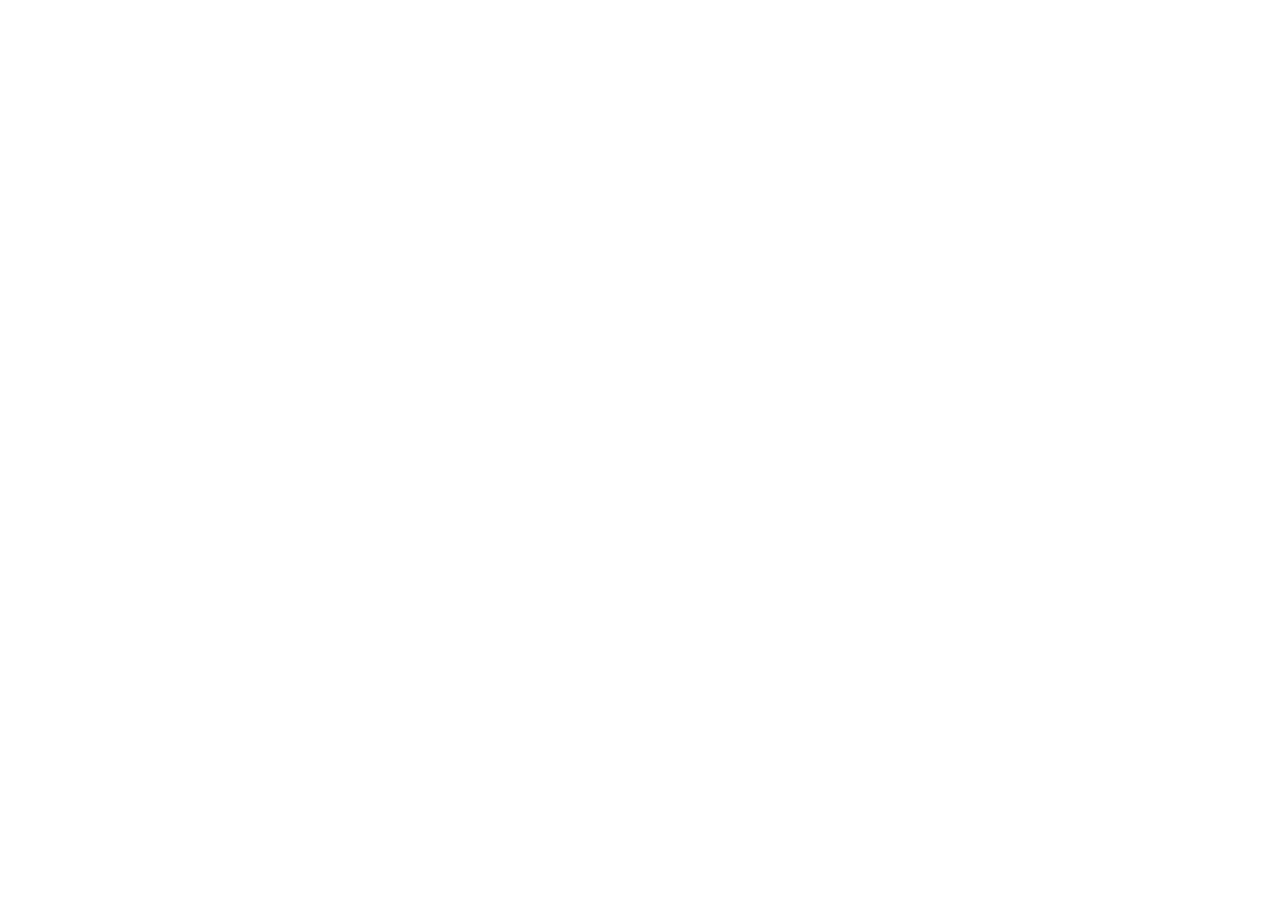
==== frontend/index.html @ 769af5ac "update index.html" ====
<!DOCTYPE html>
<html lang="en">
<head>
    <meta charset="UTF-8">
    <meta name="viewport" content="width=device-width, initial-scale=1.0">
    <title>Document</title>
    <link  rel="stylesheet" href="assets/style.css">
    
</head>
<body>
    
</body>
</html>
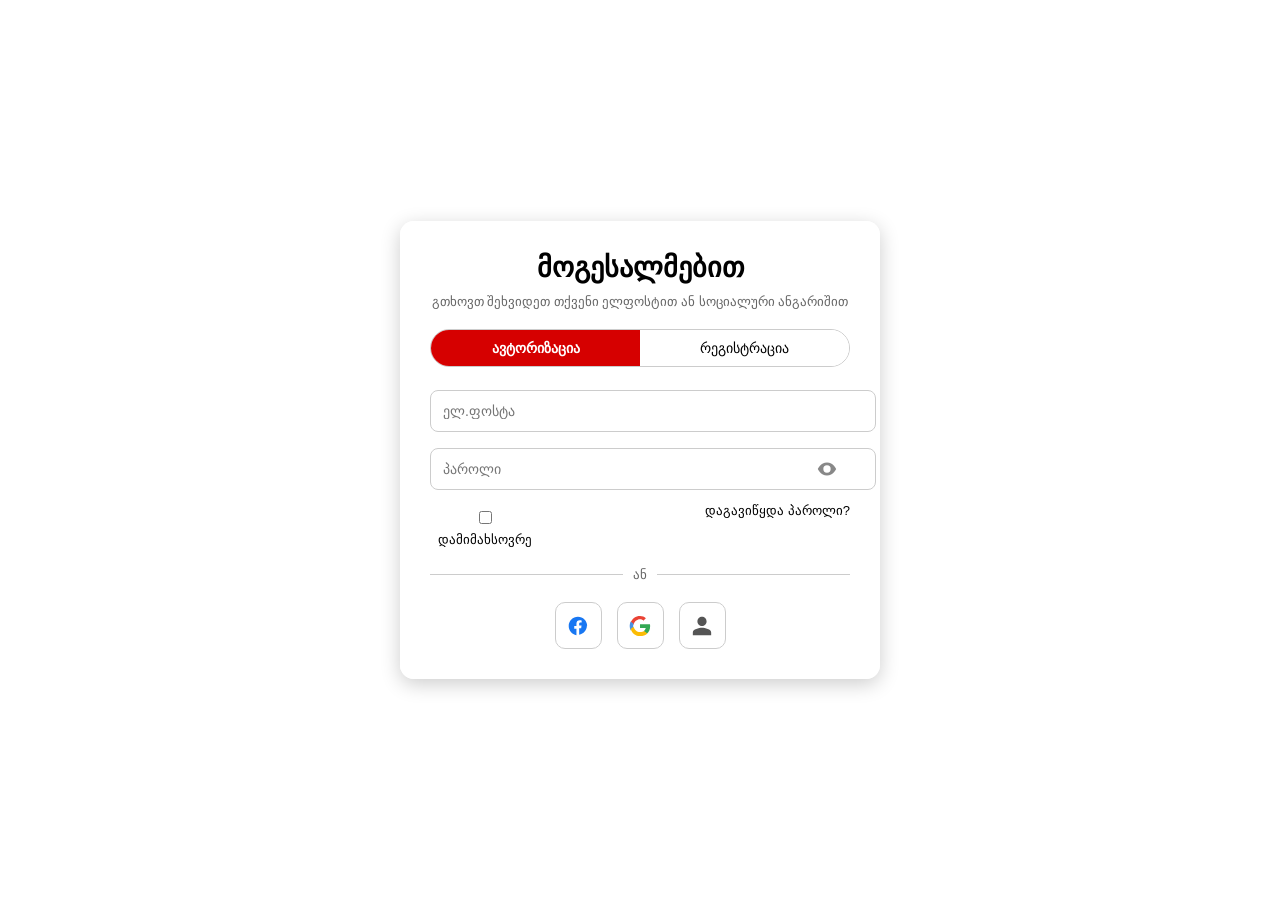
==== commit e76daf33: "implement login and registration interface" ====
--- a/frontend/index.html
+++ b/frontend/index.html
@@ -1,13 +1,71 @@
 <!DOCTYPE html>
-<html lang="en">
+<html lang="ka">
 <head>
     <meta charset="UTF-8">
-    <meta name="viewport" content="width=device-width, initial-scale=1.0">
-    <title>Document</title>
-    <link  rel="stylesheet" href="assets/style.css">
-    
+    <title>ავტორიზაცია</title>
+    <link rel="stylesheet" href="assets/style.css">
 </head>
 <body>
+
+<div class="container">
+    <h1>მოგესალმებით</h1>
+    <div class="subtitle">
+        გთხოვთ შეხვიდეთ თქვენი ელფოსტით ან სოციალური ანგარიშით
+    </div>
+
+    <div class="tabs">
+    <div class="tab active" id="loginTab">ავტორიზაცია</div>
+    <div class="tab" id="registerTab">რეგისტრაცია</div>
+</div>
+
+<div id="loginForm">
+    <input type="email" placeholder="ელ.ფოსტა">
+
+    <div class="password-field">
+        <input type="password" id="password" placeholder="პაროლი">
+        <span id="togglePassword">
+            <svg id="eyeIcon" width="22" height="22" viewBox="0 0 24 24" fill="#888">
+                <path d="M12 5c-7 0-10 7-10 7s3 7 10 7 10-7 10-7-3-7-10-7zm0 11a4 4 0 1 1 0-8 4 4 0 0 1 0 8z"/>
+            </svg>
+        </span>
+    </div>
+
+    <div class="options">
+        <label><input type="checkbox"> დამიმახსოვრე</label>
+        <span class="forgot">დაგავიწყდა პაროლი?</span>
+    </div>
+
     
+    <div class="divider"><span>ან</span></div>
+
+   <div class="socials">
+    
+    <div class="social">
+        <!-- Facebook -->
+        <svg width="22" height="22" viewBox="0 0 24 24" fill="#1877F2">
+            <path d="M22 12.07C22 6.48 17.52 2 11.93 2S1.86 6.48 1.86 12.07c0 5.02 3.66 9.19 8.44 10.02v-7.1H7.9v-2.92h2.4V9.41c0-2.37 1.41-3.68 3.57-3.68 1.03 0 2.1.18 2.1.18v2.3h-1.18c-1.16 0-1.52.72-1.52 1.46v1.75h2.59l-.41 2.92h-2.18v7.1c4.78-.83 8.44-5 8.44-10.02z"/>
+        </svg>
+    </div>
+
+    <div class="social">
+        <!-- Google -->
+        <svg width="22" height="22" viewBox="0 0 48 48">
+            <path fill="#EA4335" d="M24 9.5c3.54 0 6.02 1.53 7.4 2.82l5.44-5.44C33.6 3.9 29.2 2 24 2 14.64 2 6.7 7.84 3.6 16.22l6.32 4.9C11.6 14.5 17.3 9.5 24 9.5z"/>
+            <path fill="#34A853" d="M46.1 24.5c0-1.64-.14-2.82-.44-4.05H24v7.66h12.44c-.25 2.02-1.6 5.06-4.6 7.1l7.08 5.5C43.9 36.6 46.1 31.1 46.1 24.5z"/>
+            <path fill="#4A90E2" d="M9.9 28.9c-.5-1.5-.78-3.1-.78-4.9s.28-3.4.78-4.9l-6.3-4.9C2.2 17.2 1.5 20.5 1.5 24s.7 6.8 2.1 9.8l6.3-4.9z"/>
+            <path fill="#FBBC05" d="M24 46c6.5 0 12-2.1 16-5.8l-7.1-5.5c-2 1.4-4.7 2.4-8.9 2.4-6.7 0-12.4-5-14.1-11.6l-6.3 4.9C6.7 40.2 14.6 46 24 46z"/>
+        </svg>
+    </div>
+
+    <div class="social">
+        <!-- User -->
+        <svg width="22" height="22" viewBox="0 0 24 24" fill="#555">
+            <path d="M12 12c2.7 0 5-2.3 5-5s-2.3-5-5-5-5 2.3-5 5 2.3 5 5 5zm0 2c-3.3 0-10 1.7-10 5v3h20v-3c0-3.3-6.7-5-10-5z"/>
+        </svg>
+    </div>
+
+</div>
+</div>
+<script src="assets/javascript/script.js"></script>
 </body>
 </html>
--- a/frontend/assets/style.css
+++ b/frontend/assets/style.css
@@ -0,0 +1,178 @@
+body {
+    margin: 0;
+    font-family: Arial, sans-serif;
+
+    background-image: url("");
+    background-repeat: repeat;
+
+    height: 100vh;
+    display: flex;
+    justify-content: center;
+    align-items: center;
+}
+
+/* overlay */
+body::before {
+    content: "";
+    position: fixed;
+    inset: 0;
+    background: rgba(255,255,255,0.6);
+    backdrop-filter: blur(3px);
+    z-index: 0;
+}
+
+/* MAIN BOX */
+.container {
+    position: relative;
+    z-index: 1;
+
+    width: 420px;
+    background: rgba(255,255,255,0.95);
+    border-radius: 14px;
+    padding: 30px;
+    box-shadow: 0 5px 20px rgba(0,0,0,0.2);
+    text-align: center;
+}
+
+/* TITLE */
+h1 {
+    margin: 0;
+    font-size: 28px;
+}
+
+.subtitle {
+    font-size: 13px;
+    color: #666;
+    margin: 10px 0 20px;
+}
+
+/* TABS */
+.tabs {
+    display: flex;
+    border-radius: 25px;
+    overflow: hidden;
+    border: 1px solid #ccc;
+    margin-bottom: 15px;
+}
+
+.tab {
+    flex: 1;
+    padding: 10px;
+    font-size: 14px;
+    cursor: pointer;
+    background: #fff;
+}
+
+.tab.active {
+    background: #d60000;
+    color: #fff;
+    font-weight: bold;
+}
+
+/* INPUTS */
+input {
+    width: 100%;
+    padding: 12px;
+    margin: 8px 0;
+    border-radius: 8px;
+    border: 1px solid #ccc;
+    font-size: 14px;
+    outline: none;
+}
+
+input:focus {
+    border-color: #d60000;
+}
+
+.password-field {
+    position: relative;
+}
+
+.password-field span {
+    position: absolute;
+    right: 12px;
+    top: 50%;
+    transform: translateY(-50%);
+    cursor: pointer;
+    display: flex;
+    align-items: center;
+}
+
+/* OPTIONS */
+.options {
+    display: flex;
+    justify-content: space-between;
+    font-size: 13px;
+    margin-top: 5px;
+}
+
+.forgot {
+    cursor: pointer;
+}
+
+/* BUTTON */
+.btn {
+    width: 100%;
+    padding: 12px;
+    background: #d60000;
+    color: white;
+    border: none;
+    border-radius: 8px;
+    font-size: 16px;
+    cursor: pointer;
+    margin-top: 10px;
+}
+
+.btn:hover {
+    background: #b80000;
+}
+
+/* DIVIDER */
+.divider {
+    display: flex;
+    align-items: center;
+    margin: 20px 0;
+}
+
+.divider::before,
+.divider::after {
+    content: "";
+    flex: 1;
+    height: 1px;
+    background: #ccc;
+}
+
+.divider span {
+    margin: 0 10px;
+    font-size: 13px;
+    color: #666;
+}
+
+/* SOCIAL */
+.socials {
+    display: flex;
+    justify-content: center;
+    gap: 15px;
+}
+
+.social {
+    width: 45px;
+    height: 45px;
+    border-radius: 10px;
+    border: 1px solid #ccc;
+    background: #fff;
+    display: flex;
+    align-items: center;
+    justify-content: center;
+    cursor: pointer;
+    transition: 0.2s;
+}
+
+.social:hover {
+    transform: scale(1.1);
+    box-shadow: 0 3px 10px rgba(0,0,0,0.2);
+}
+#loginForm,
+#registerForm{
+    margin-top: 15px;
+}
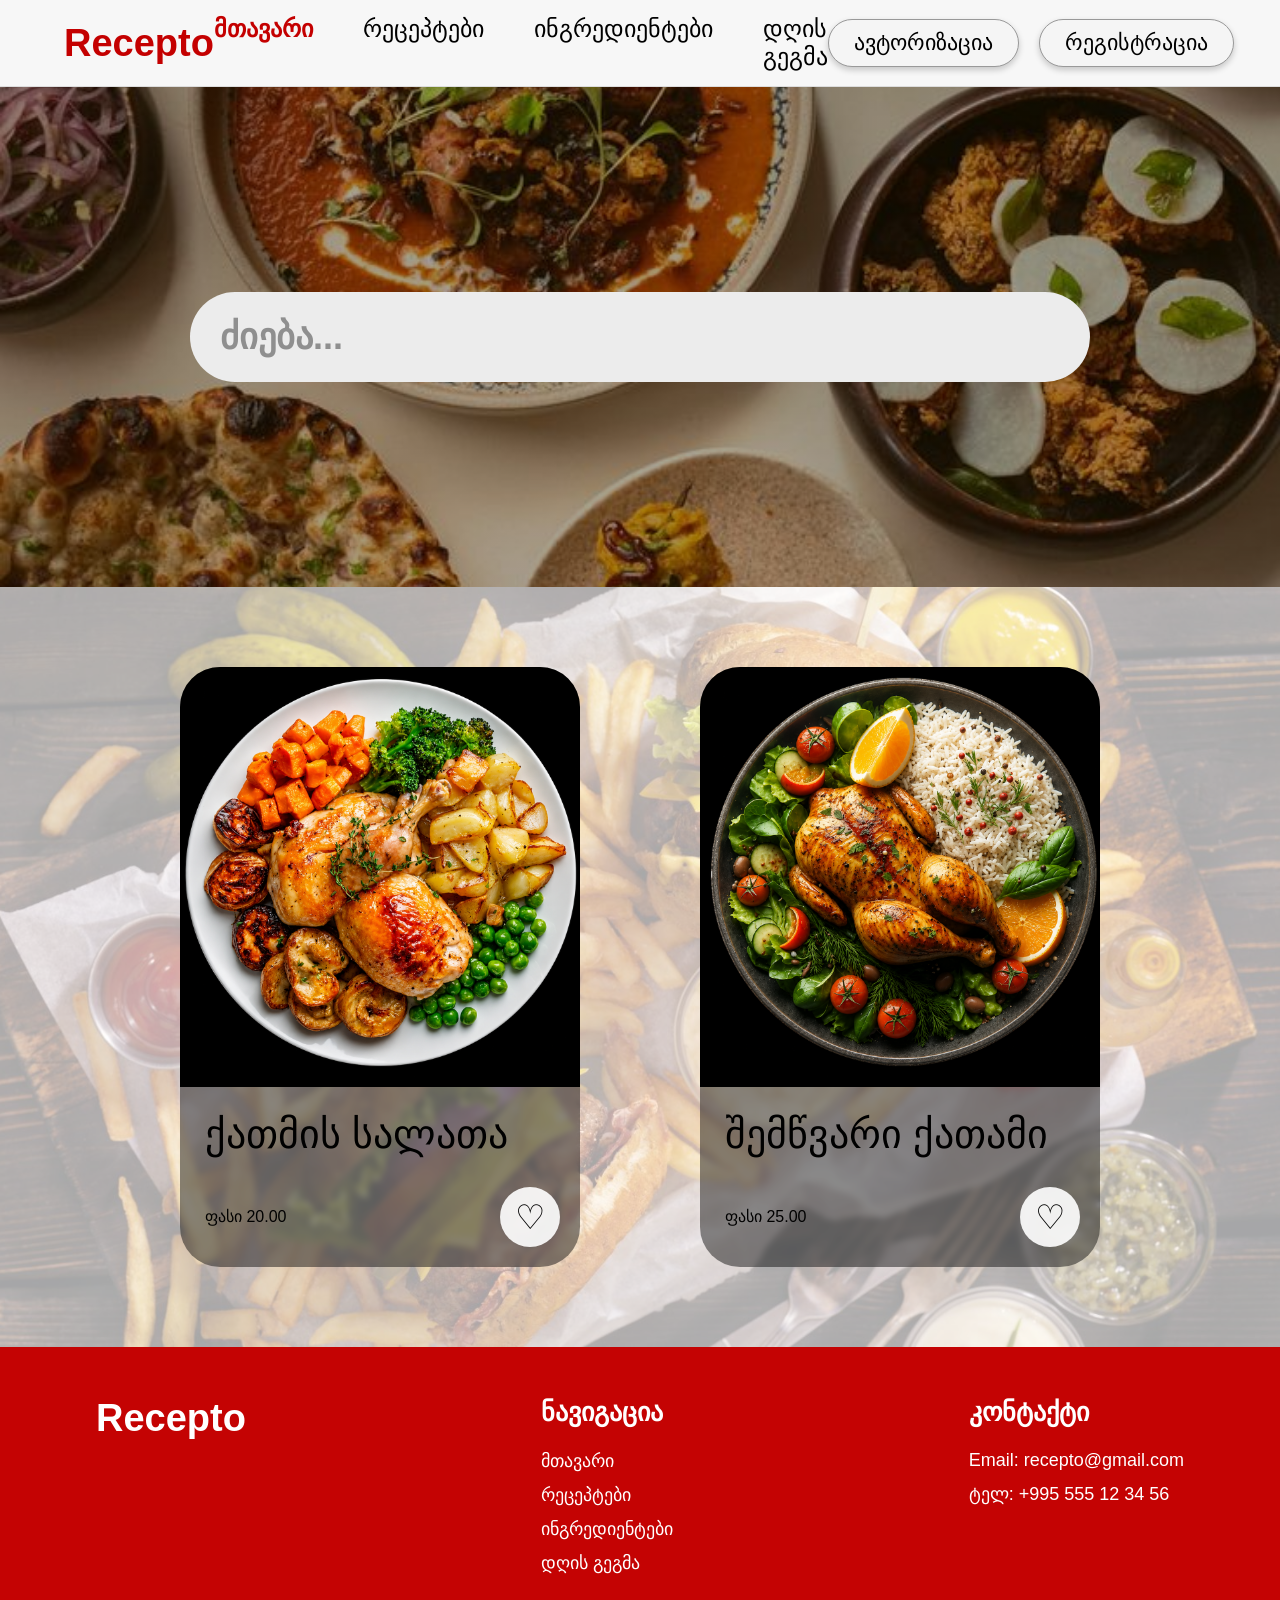
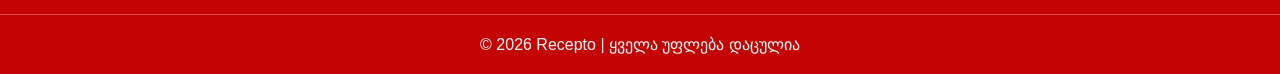
==== commit 781f407b: "implement Recepto homepage and registration interface Implemented the main homepage layout including" ====
--- a/frontend/index.html
+++ b/frontend/index.html
@@ -2,70 +2,106 @@
 <html lang="ka">
 <head>
     <meta charset="UTF-8">
-    <title>ავტორიზაცია</title>
-    <link rel="stylesheet" href="assets/style.css">
+    <meta name="viewport" content="width=device-width, initial-scale=1.0">
+    <title>Recepto</title>
+    <link rel="stylesheet" href="assets/css/style.css">
 </head>
 <body>
+    <header>
+        <div class="container">
+            <nav class="navbar">
 
-<div class="container">
-    <h1>მოგესალმებით</h1>
-    <div class="subtitle">
-        გთხოვთ შეხვიდეთ თქვენი ელფოსტით ან სოციალური ანგარიშით
+                <a href="index.html" class="logo">Recepto</a>
+                <ul class="nav-links">
+                    <li><a href="index.html" class="active">მთავარი</a></li>
+                    <li><a href="templates/recipe.html">რეცეპტები</a></li>
+                    <li><a href="templates/ingredients.html">ინგრედიენტები</a></li>
+                    <li><a href="templates/plan.html">დღის გეგმა</a></li>
+                </ul>
+                <div class="buttons">
+                    <a href="templates/login.html" class="btn">ავტორიზაცია</a>
+                    <a href="templates/register.html" class="btn">რეგისტრაცია</a>
+                </div>
+            </nav>
+        </div>
+    </header>
+
+    <section class="hero">
+    <div class="search-box">
+         <input
+            type="text"
+            id="searchInput"
+            placeholder="ძიება..."
+            onkeyup="searchRecipe()"
+        >
+        <button type="button">
+        </button>
+    </div>
+    <div id="searchResults" class="search-results"></div>
+
+</section>
+<section class="food-section">
+
+    <div class="card">
+
+        <img src="assets/images/food1.png" alt="ქათმის სალათა">
+
+        <div class="card-content">
+            <h2>ქათმის სალათა</h2>
+
+            <div class="price-box">
+                ფასი <span>20.00</span>
+            </div>
+
+            <button class="favorite">♡</button>
+        </div>
+    </div>
+    <div class="card">
+
+        <img src="assets/images/food3.png" alt="შემწვარი ქათამი">
+
+        <div class="card-content">
+            <h2>შემწვარი ქათამი</h2>
+
+            <div class="price-box">
+                ფასი <span>25.00</span>
+            </div>
+
+            <button class="favorite">♡</button>
+        </div>
+
     </div>
 
-    <div class="tabs">
-    <div class="tab active" id="loginTab">ავტორიზაცია</div>
-    <div class="tab" id="registerTab">რეგისტრაცია</div>
-</div>
+</section>
+<footer class="footer">
 
-<div id="loginForm">
-    <input type="email" placeholder="ელ.ფოსტა">
+    <div class="footer-container">
 
-    <div class="password-field">
-        <input type="password" id="password" placeholder="პაროლი">
-        <span id="togglePassword">
-            <svg id="eyeIcon" width="22" height="22" viewBox="0 0 24 24" fill="#888">
-                <path d="M12 5c-7 0-10 7-10 7s3 7 10 7 10-7 10-7-3-7-10-7zm0 11a4 4 0 1 1 0-8 4 4 0 0 1 0 8z"/>
-            </svg>
-        </span>
+        <div class="footer-logo">
+            <h2>Recepto</h2>
+        </div>
+
+        <div class="footer-menu">
+            <h3>ნავიგაცია</h3>
+            <a href="#">მთავარი</a>
+            <a href="#">რეცეპტები</a>
+            <a href="#">ინგრედიენტები</a>
+            <a href="#">დღის გეგმა</a>
+        </div>
+
+        <div class="footer-contact">
+            <h3>კონტაქტი</h3>
+            <p>Email: recepto@gmail.com</p>
+            <p>ტელ: +995 555 12 34 56</p>
+        </div>
+
     </div>
 
-    <div class="options">
-        <label><input type="checkbox"> დამიმახსოვრე</label>
-        <span class="forgot">დაგავიწყდა პაროლი?</span>
+    <div class="footer-bottom">
+        © 2026 Recepto | ყველა უფლება დაცულია
     </div>
 
-    
-    <div class="divider"><span>ან</span></div>
-
-   <div class="socials">
-    
-    <div class="social">
-        <!-- Facebook -->
-        <svg width="22" height="22" viewBox="0 0 24 24" fill="#1877F2">
-            <path d="M22 12.07C22 6.48 17.52 2 11.93 2S1.86 6.48 1.86 12.07c0 5.02 3.66 9.19 8.44 10.02v-7.1H7.9v-2.92h2.4V9.41c0-2.37 1.41-3.68 3.57-3.68 1.03 0 2.1.18 2.1.18v2.3h-1.18c-1.16 0-1.52.72-1.52 1.46v1.75h2.59l-.41 2.92h-2.18v7.1c4.78-.83 8.44-5 8.44-10.02z"/>
-        </svg>
-    </div>
-
-    <div class="social">
-        <!-- Google -->
-        <svg width="22" height="22" viewBox="0 0 48 48">
-            <path fill="#EA4335" d="M24 9.5c3.54 0 6.02 1.53 7.4 2.82l5.44-5.44C33.6 3.9 29.2 2 24 2 14.64 2 6.7 7.84 3.6 16.22l6.32 4.9C11.6 14.5 17.3 9.5 24 9.5z"/>
-            <path fill="#34A853" d="M46.1 24.5c0-1.64-.14-2.82-.44-4.05H24v7.66h12.44c-.25 2.02-1.6 5.06-4.6 7.1l7.08 5.5C43.9 36.6 46.1 31.1 46.1 24.5z"/>
-            <path fill="#4A90E2" d="M9.9 28.9c-.5-1.5-.78-3.1-.78-4.9s.28-3.4.78-4.9l-6.3-4.9C2.2 17.2 1.5 20.5 1.5 24s.7 6.8 2.1 9.8l6.3-4.9z"/>
-            <path fill="#FBBC05" d="M24 46c6.5 0 12-2.1 16-5.8l-7.1-5.5c-2 1.4-4.7 2.4-8.9 2.4-6.7 0-12.4-5-14.1-11.6l-6.3 4.9C6.7 40.2 14.6 46 24 46z"/>
-        </svg>
-    </div>
-
-    <div class="social">
-        <!-- User -->
-        <svg width="22" height="22" viewBox="0 0 24 24" fill="#555">
-            <path d="M12 12c2.7 0 5-2.3 5-5s-2.3-5-5-5-5 2.3-5 5 2.3 5 5 5zm0 2c-3.3 0-10 1.7-10 5v3h20v-3c0-3.3-6.7-5-10-5z"/>
-        </svg>
-    </div>
-
-</div>
-</div>
-<script src="assets/javascript/script.js"></script>
+</footer>
+<script src="assets/javascript/index.js"></script>
 </body>
 </html>
--- a/frontend/assets/css/style.css
+++ b/frontend/assets/css/style.css
@@ -0,0 +1,289 @@
+* {
+    margin: 0;
+    padding: 0;
+    box-sizing: border-box;
+}
+
+body {
+    font-family: sans-serif;
+    background: white;
+}
+
+header {
+    width: 100%;
+    background: #f7f7f7;
+    padding: 15px 0;
+    border-bottom: 1px solid #ddd;
+}
+
+.container {
+    width: 90%;
+    max-width: 1300px;
+    margin: auto;
+}
+
+.navbar {
+    display: flex;
+    justify-content: space-between;
+    align-items: center;
+}
+
+.logo {
+    text-decoration: none;
+    color: #c40000;
+    font-size: 38px;
+    font-weight: bold;
+}
+
+.nav-links {
+    list-style: none;
+    display: flex;
+    gap: 50px;
+}
+
+.nav-links a {
+    text-decoration: none;
+    color: black;
+    font-size: 24px;
+}
+
+.nav-links .active {
+    color: #c40000;
+    font-weight: bold;
+}
+
+.buttons {
+    display: flex;
+    gap: 20px;
+}
+
+.btn {
+    text-decoration: none;
+    color: black;
+    font-size: 22px;
+    padding: 10px 25px;
+    border: 1px solid #999;
+    border-radius: 30px;
+    background: #f5f5f5;
+    box-shadow: 0 3px 6px rgba(0, 0, 0, 0.2);
+    transition: 0.3s;
+}
+
+.btn:hover {
+    background: #e8e8e8;
+}
+
+
+.hero {
+    width: 100%;
+    height: 500px;
+    background-image:
+        linear-gradient(rgba(0,0,0,0.35), rgba(0,0,0,0.35)),
+        url("../images/back_food.png");
+    background-size: cover;
+    background-position: center;
+
+    display: flex;
+    flex-direction: column;
+    justify-content: center;
+    align-items: center;
+}
+
+.search-box {
+    width: 900px;
+    height: 90px;
+    background: #ececec;
+    border-radius: 50px;
+    display: flex;
+    align-items: center;
+    padding: 0 30px;
+}
+
+.search-box input {
+    flex: 1;
+    border: none;
+    outline: none;
+    background: transparent;
+    font-size: 36px;
+    font-weight: bold;
+    color: #555;
+}
+
+.search-box input::placeholder {
+    color: #8f8f8f;
+}
+
+.search-box button {
+    border: none;
+    background: transparent;
+    font-size: 40px;
+    cursor: pointer;
+}
+
+.search-results {
+    width: 900px;
+    background: white;
+    border-radius: 0 0 20px 20px;
+    overflow: hidden;
+}
+
+.result-item {
+    padding: 18px 30px;
+    font-size: 24px;
+    border-bottom: 1px solid #ddd;
+    cursor: pointer;
+}
+
+.result-item:hover {
+    background: #f3f3f3;
+}
+
+.food-section{
+    width: 100%;
+    min-height: 700px;
+
+    background: url("../images/back2.jpg");
+    background-size: cover;
+    background-position: center;
+    background-repeat: no-repeat;
+
+    display: flex;
+    justify-content: center;
+    align-items: center;
+    gap: 120px;
+
+    padding: 80px 0;
+
+    position: relative;
+    overflow: hidden;
+}
+
+.food-section::before{
+    content: "";
+    position: absolute;
+    inset: 0;
+    background: rgba(255, 255, 255, 0.65);
+}
+
+.card{
+    width: 400px;
+    height: 600px;
+    background: rgba(0, 0, 0, 0.45);
+    border-radius: 40px;
+    overflow: hidden;
+    position: relative;
+    z-index: 1;
+    backdrop-filter: blur(3px);
+}
+
+.card img{
+    width: 100%;
+    height: 420px;
+    object-fit: cover;
+}
+
+.card-content{
+    padding: 20px 25px;
+}
+
+.card-content h2{
+    font-size: 40px;
+    font-weight: normal;
+    color: black;
+    margin-bottom: 50px;
+}
+
+.price{
+    font-size: 28px;
+    font-weight: bold;
+    color: black;
+}
+
+.price span{
+    font-size: 55px;
+    color: white;
+    margin-left: 15px;
+}
+.favorite{
+    position: absolute;
+    right: 20px;
+    bottom: 20px;
+
+    width: 60px;
+    height: 60px;
+
+    border: none;
+    border-radius: 50%;
+    background: rgba(255,255,255,0.9);
+
+    font-size: 34px;
+    cursor: pointer;
+    transition: 0.3s;
+}
+
+.favorite:hover{
+    transform: scale(1.1);
+    background: white;
+}
+.footer{
+    width: 100%;
+    background: #C40303;
+    color: white;
+    padding-top: 50px;
+}
+
+.footer-container{
+    width: 85%;
+    margin: auto;
+
+    display: flex;
+    justify-content: space-between;
+    flex-wrap: wrap;
+
+    padding-bottom: 40px;
+}
+
+.footer-logo h2{
+    font-size: 38px;
+    margin-bottom: 15px;
+}
+
+.footer-logo p{
+    font-size: 18px;
+    max-width: 300px;
+}
+
+.footer-menu,
+.footer-contact{
+    display: flex;
+    flex-direction: column;
+    gap: 12px;
+}
+
+.footer-menu h3,
+.footer-contact h3{
+    margin-bottom: 10px;
+    font-size: 26px;
+}
+
+.footer-menu a{
+    text-decoration: none;
+    color: white;
+    font-size: 18px;
+    transition: .3s;
+}
+
+.footer-menu a:hover{
+    opacity: .8;
+}
+
+.footer-contact p{
+    font-size: 18px;
+}
+
+.footer-bottom{
+    text-align: center;
+    padding: 20px;
+    border-top: 1px solid rgba(255,255,255,.3);
+    font-size: 16px;
+}
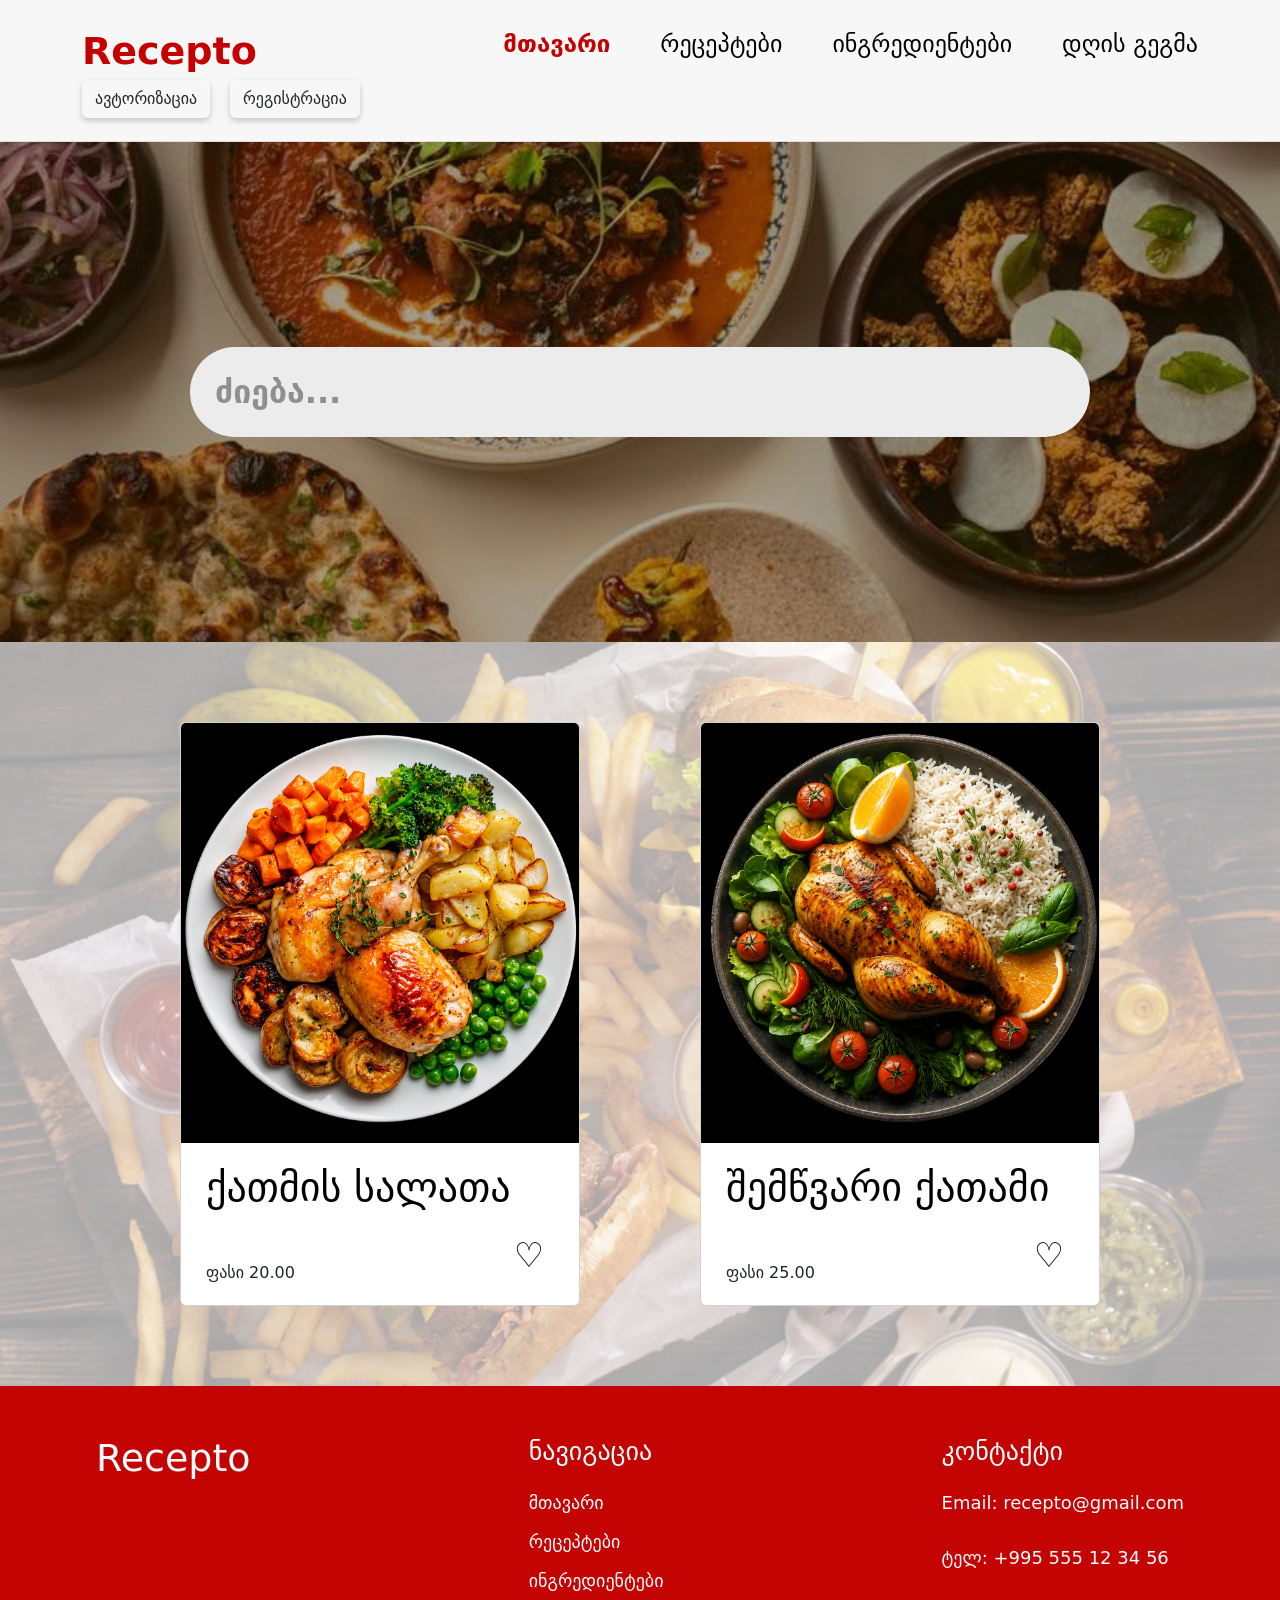
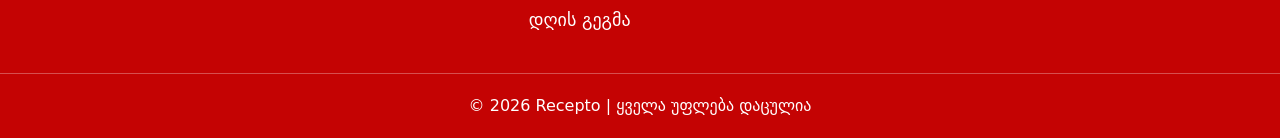
==== commit 39547302: "update html , css" ====
--- a/frontend/index.html
+++ b/frontend/index.html
@@ -5,6 +5,7 @@
     <meta name="viewport" content="width=device-width, initial-scale=1.0">
     <title>Recepto</title>
     <link rel="stylesheet" href="assets/css/style.css">
+    <link href="https://cdn.jsdelivr.net/npm/bootstrap@5.3.8/dist/css/bootstrap.min.css" rel="stylesheet" integrity="sha384-sRIl4kxILFvY47J16cr9ZwB07vP4J8+LH7qKQnuqkuIAvNWLzeN8tE5YBujZqJLB" crossorigin="anonymous">
 </head>
 <body>
     <header>
@@ -103,5 +104,6 @@
 
 </footer>
 <script src="assets/javascript/index.js"></script>
+<script src="https://cdn.jsdelivr.net/npm/bootstrap@5.3.8/dist/js/bootstrap.bundle.min.js" integrity="sha384-FKyoEForCGlyvwx9Hj09JcYn3nv7wiPVlz7YYwJrWVcXK/BmnVDxM+D2scQbITxI" crossorigin="anonymous"></script>
 </body>
 </html>
--- a/frontend/assets/css/style.css
+++ b/frontend/assets/css/style.css
@@ -73,10 +73,68 @@
     background: #e8e8e8;
 }
 
+@media (max-width: 900px) {
+    .navbar {
+        flex-wrap: wrap;
+        gap: 20px;
+        justify-content: center;
+    }
+
+    .nav-links {
+        flex-wrap: wrap;
+        justify-content: center;
+        gap: 18px;
+    }
+
+    .nav-links li {
+        width: 100%;
+        text-align: center;
+    }
+
+    .nav-links a {
+        font-size: 20px;
+    }
+
+    .buttons {
+        flex-wrap: wrap;
+        justify-content: center;
+        gap: 12px;
+    }
+
+    .btn {
+        font-size: 18px;
+        padding: 10px 18px;
+    }
+}
+
+@media (max-width: 640px) {
+    .navbar {
+        flex-direction: column;
+        align-items: center;
+    }
+
+    .logo {
+        font-size: 32px;
+    }
+
+    .nav-links {
+        gap: 12px;
+    }
+
+    .nav-links a {
+        font-size: 18px;
+    }
+
+    .buttons {
+        width: 100%;
+        justify-content: center;
+    }
+}
 
 .hero {
     width: 100%;
-    height: 500px;
+    min-height: 500px;
+    position: relative;
     background-image:
         linear-gradient(rgba(0,0,0,0.35), rgba(0,0,0,0.35)),
         url("../images/back_food.png");
@@ -87,16 +145,19 @@
     flex-direction: column;
     justify-content: center;
     align-items: center;
+    padding: 40px 0;
 }
 
 .search-box {
-    width: 900px;
-    height: 90px;
+    width: min(900px, 90%);
+    max-width: 900px;
+    min-height: 90px;
     background: #ececec;
     border-radius: 50px;
     display: flex;
     align-items: center;
-    padding: 0 30px;
+    gap: 18px;
+    padding: 0 25px;
 }
 
 .search-box input {
@@ -104,9 +165,10 @@
     border: none;
     outline: none;
     background: transparent;
-    font-size: 36px;
+    font-size: 32px;
     font-weight: bold;
     color: #555;
+    min-width: 0;
 }
 
 .search-box input::placeholder {
@@ -116,17 +178,42 @@
 .search-box button {
     border: none;
     background: transparent;
-    font-size: 40px;
+    font-size: 32px;
     cursor: pointer;
+    padding: 0;
 }
 
 .search-results {
-    width: 900px;
+    position: absolute;
+    top: calc(100% + 15px);
+    left: 50%;
+    transform: translateX(-50%);
+    width: min(460px, 90%);
     background: white;
-    border-radius: 0 0 20px 20px;
+    border-radius: 20px;
+    box-shadow: 0 8px 25px rgba(0, 0, 0, 0.12);
     overflow: hidden;
-}
-
+    z-index: 1000;
+}
+
+@media (max-width: 700px) {
+    .search-box {
+        min-height: 75px;
+        padding: 0 18px;
+    }
+
+    .search-box input {
+        font-size: 24px;
+    }
+
+    .search-box button {
+        font-size: 28px;
+    }
+
+    .search-results {
+        width: min(420px, 95%);
+    }
+}
 .result-item {
     padding: 18px 30px;
     font-size: 24px;
@@ -286,4 +373,6 @@
     padding: 20px;
     border-top: 1px solid rgba(255,255,255,.3);
     font-size: 16px;
-}+}
+
+
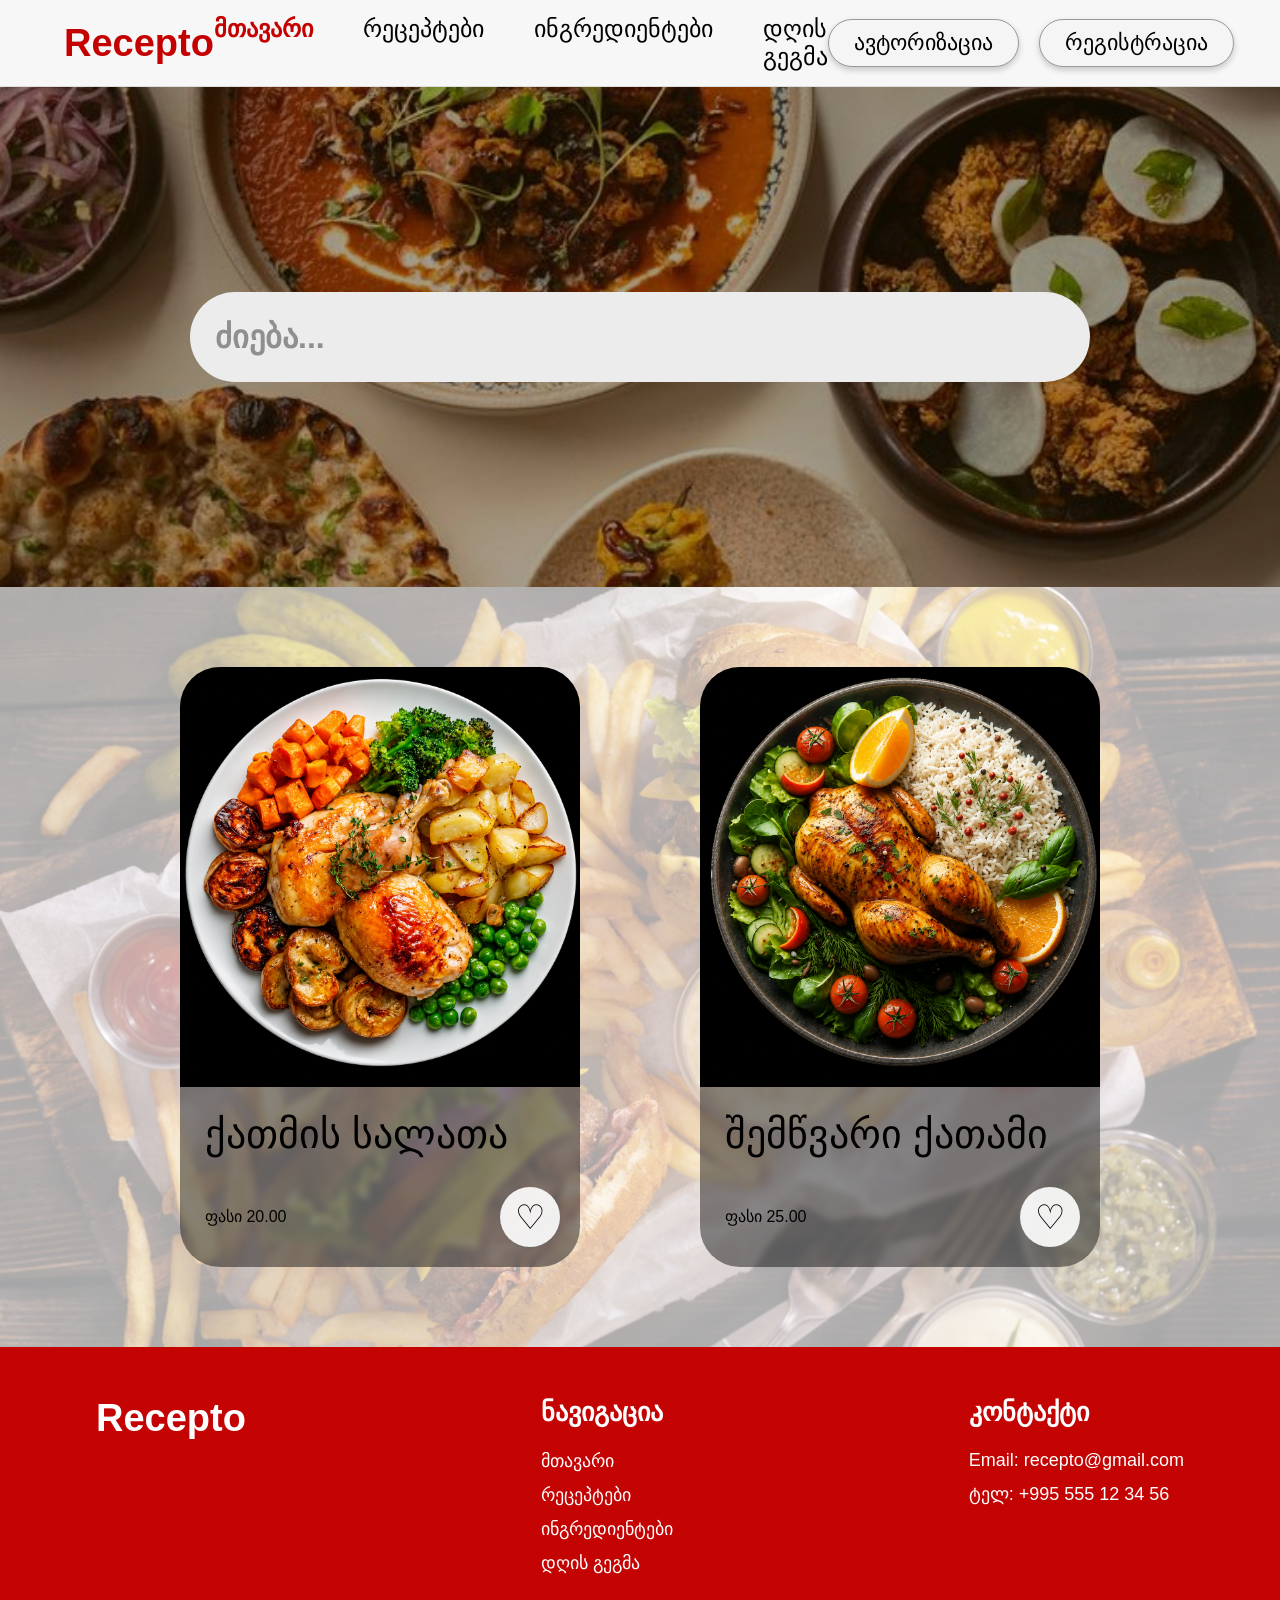
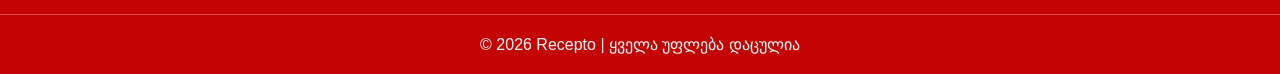
==== commit 50833638: "feat(header): implement dynamic navigation rendering - convert static navbar links to dynamic JS-ren" ====
--- a/frontend/index.html
+++ b/frontend/index.html
@@ -5,7 +5,7 @@
     <meta name="viewport" content="width=device-width, initial-scale=1.0">
     <title>Recepto</title>
     <link rel="stylesheet" href="assets/css/style.css">
-    <link href="https://cdn.jsdelivr.net/npm/bootstrap@5.3.8/dist/css/bootstrap.min.css" rel="stylesheet" integrity="sha384-sRIl4kxILFvY47J16cr9ZwB07vP4J8+LH7qKQnuqkuIAvNWLzeN8tE5YBujZqJLB" crossorigin="anonymous">
+    <!--<link href="https://cdn.jsdelivr.net/npm/bootstrap@5.3.8/dist/css/bootstrap.min.css" rel="stylesheet" integrity="sha384-sRIl4kxILFvY47J16cr9ZwB07vP4J8+LH7qKQnuqkuIAvNWLzeN8tE5YBujZqJLB" crossorigin="anonymous">--> 
 </head>
 <body>
     <header>
@@ -13,16 +13,8 @@
             <nav class="navbar">
 
                 <a href="index.html" class="logo">Recepto</a>
-                <ul class="nav-links">
-                    <li><a href="index.html" class="active">მთავარი</a></li>
-                    <li><a href="templates/recipe.html">რეცეპტები</a></li>
-                    <li><a href="templates/ingredients.html">ინგრედიენტები</a></li>
-                    <li><a href="templates/plan.html">დღის გეგმა</a></li>
-                </ul>
-                <div class="buttons">
-                    <a href="templates/login.html" class="btn">ავტორიზაცია</a>
-                    <a href="templates/register.html" class="btn">რეგისტრაცია</a>
-                </div>
+               <ul class="nav-links" id="navLinks"></ul>
+               <div class="buttons" id="authButtons"></div>
             </nav>
         </div>
     </header>
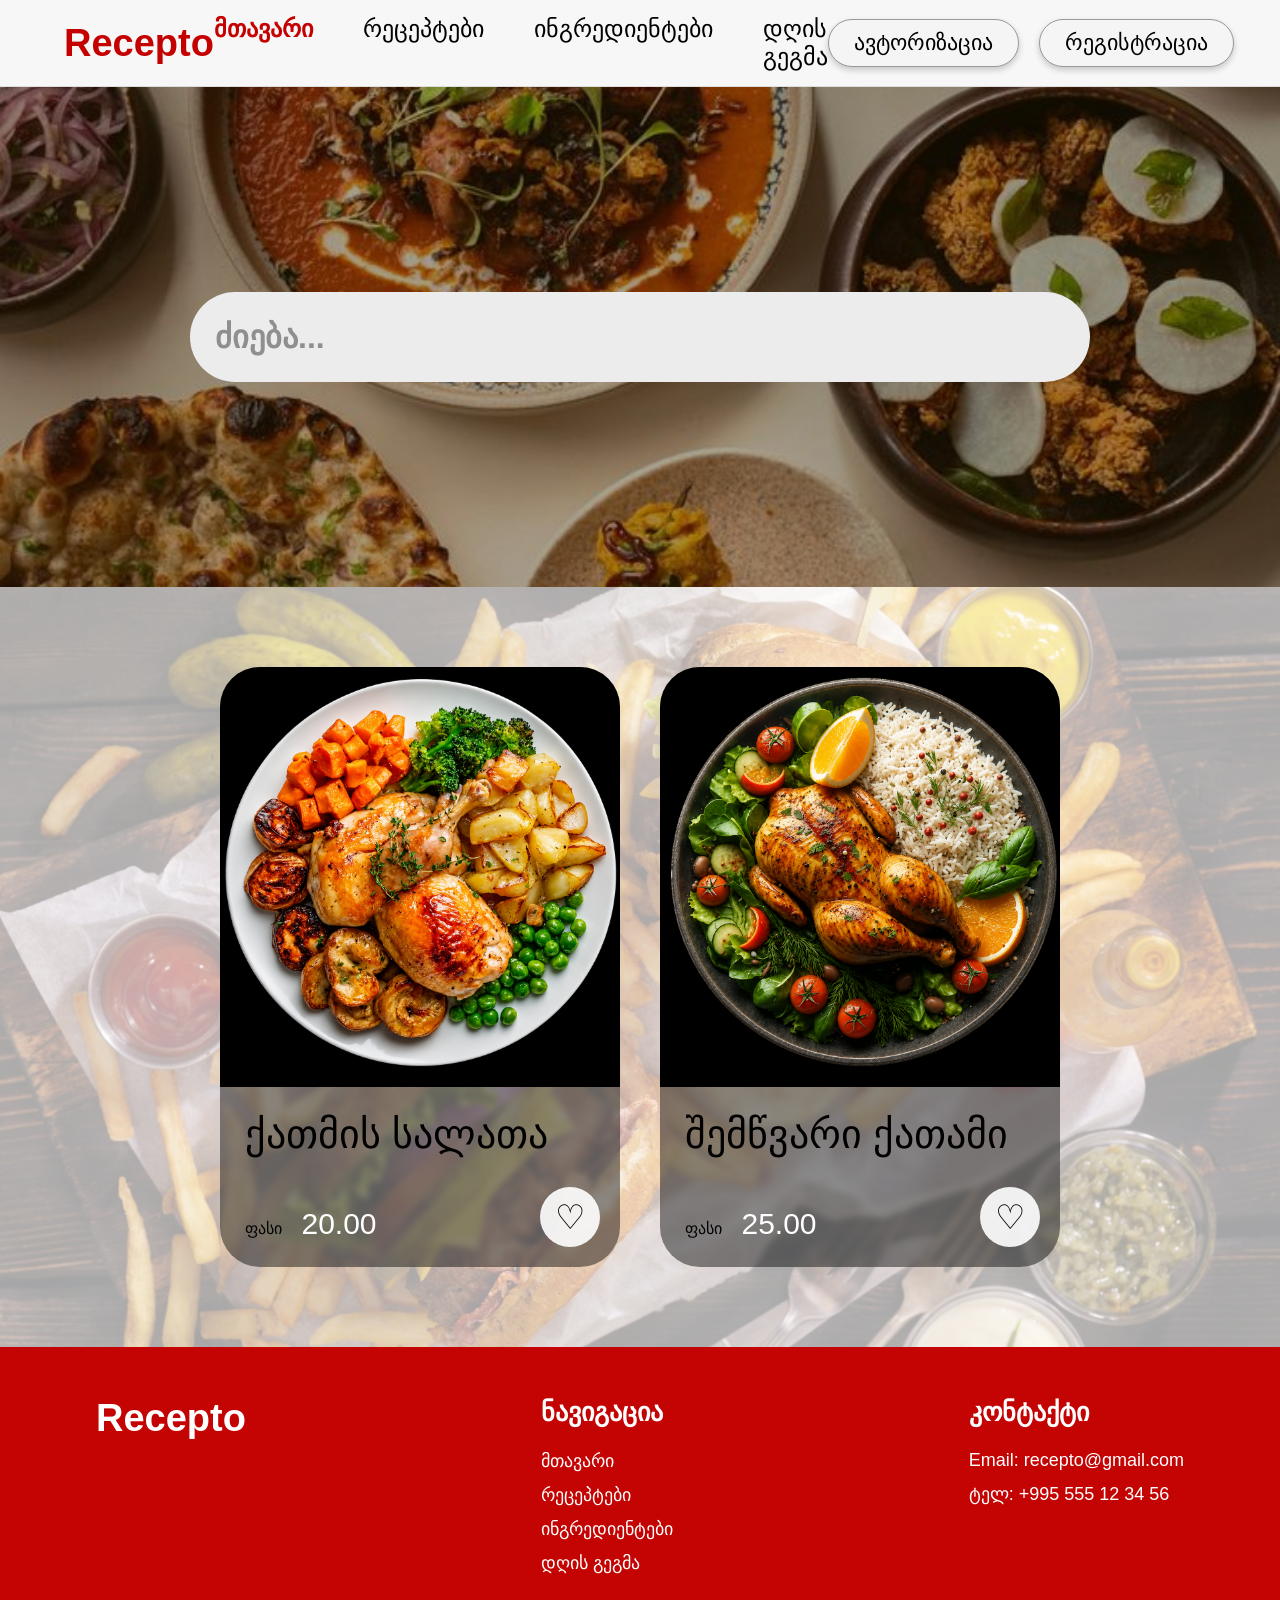
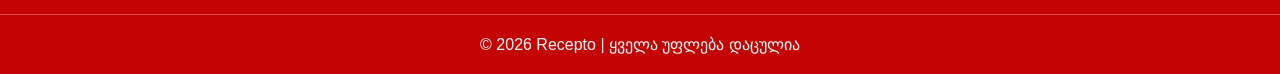
==== commit c9c60d9b: "fix: implement review changes (forms, responsiveness, styles, navigation) - wrapped inputs in forms " ====
--- a/frontend/index.html
+++ b/frontend/index.html
@@ -3,69 +3,69 @@
 <head>
     <meta charset="UTF-8">
     <meta name="viewport" content="width=device-width, initial-scale=1.0">
+    <meta name="description" content="Recepto - საუკეთესო რეცეპტები">
     <title>Recepto</title>
+
     <link rel="stylesheet" href="assets/css/style.css">
-    <!--<link href="https://cdn.jsdelivr.net/npm/bootstrap@5.3.8/dist/css/bootstrap.min.css" rel="stylesheet" integrity="sha384-sRIl4kxILFvY47J16cr9ZwB07vP4J8+LH7qKQnuqkuIAvNWLzeN8tE5YBujZqJLB" crossorigin="anonymous">--> 
 </head>
 <body>
-    <header>
-        <div class="container">
-            <nav class="navbar">
 
-                <a href="index.html" class="logo">Recepto</a>
-               <ul class="nav-links" id="navLinks"></ul>
-               <div class="buttons" id="authButtons"></div>
-            </nav>
-        </div>
-    </header>
+<header>
+    <div class="container">
+        <nav class="navbar">
+            <a href="index.html" class="logo">Recepto</a>
 
-    <section class="hero">
+            <ul class="nav-links" id="navLinks"></ul>
+
+            <div class="buttons" id="authButtons"></div>
+        </nav>
+    </div>
+</header>
+
+<section class="hero">
     <div class="search-box">
-         <input
+        <input
             type="text"
             id="searchInput"
             placeholder="ძიება..."
-            onkeyup="searchRecipe()"
         >
-        <button type="button">
-        </button>
     </div>
+
     <div id="searchResults" class="search-results"></div>
+</section>
 
-</section>
 <section class="food-section">
 
     <div class="card">
-
         <img src="assets/images/food1.png" alt="ქათმის სალათა">
 
         <div class="card-content">
             <h2>ქათმის სალათა</h2>
 
-            <div class="price-box">
+            <div class="price">
                 ფასი <span>20.00</span>
             </div>
 
             <button class="favorite">♡</button>
         </div>
     </div>
+
     <div class="card">
-
         <img src="assets/images/food3.png" alt="შემწვარი ქათამი">
 
         <div class="card-content">
             <h2>შემწვარი ქათამი</h2>
 
-            <div class="price-box">
+            <div class="price">
                 ფასი <span>25.00</span>
             </div>
 
             <button class="favorite">♡</button>
         </div>
-
     </div>
 
 </section>
+
 <footer class="footer">
 
     <div class="footer-container">
@@ -76,10 +76,10 @@
 
         <div class="footer-menu">
             <h3>ნავიგაცია</h3>
-            <a href="#">მთავარი</a>
-            <a href="#">რეცეპტები</a>
-            <a href="#">ინგრედიენტები</a>
-            <a href="#">დღის გეგმა</a>
+            <a href="index.html">მთავარი</a>
+            <a href="templates/recipe.html">რეცეპტები</a>
+            <a href="templates/ingredients.html">ინგრედიენტები</a>
+            <a href="templates/plan.html">დღის გეგმა</a>
         </div>
 
         <div class="footer-contact">
@@ -95,7 +95,7 @@
     </div>
 
 </footer>
+
 <script src="assets/javascript/index.js"></script>
-<script src="https://cdn.jsdelivr.net/npm/bootstrap@5.3.8/dist/js/bootstrap.bundle.min.js" integrity="sha384-FKyoEForCGlyvwx9Hj09JcYn3nv7wiPVlz7YYwJrWVcXK/BmnVDxM+D2scQbITxI" crossorigin="anonymous"></script>
 </body>
 </html>
--- a/frontend/assets/css/style.css
+++ b/frontend/assets/css/style.css
@@ -147,7 +147,6 @@
     align-items: center;
     padding: 40px 0;
 }
-
 .search-box {
     width: min(900px, 90%);
     max-width: 900px;
@@ -228,19 +227,17 @@
 .food-section{
     width: 100%;
     min-height: 700px;
-
     background: url("../images/back2.jpg");
     background-size: cover;
     background-position: center;
     background-repeat: no-repeat;
-
-    display: flex;
+    display: flex;
+    flex-wrap: wrap;
+    gap: 40px;
     justify-content: center;
     align-items: center;
-    gap: 120px;
-
+    gap: 40px;
     padding: 80px 0;
-
     position: relative;
     overflow: hidden;
 }
@@ -280,14 +277,14 @@
     margin-bottom: 50px;
 }
 
-.price{
+.price-box{
     font-size: 28px;
     font-weight: bold;
     color: black;
 }
 
 .price span{
-    font-size: 55px;
+    font-size: 30px;
     color: white;
     margin-left: 15px;
 }
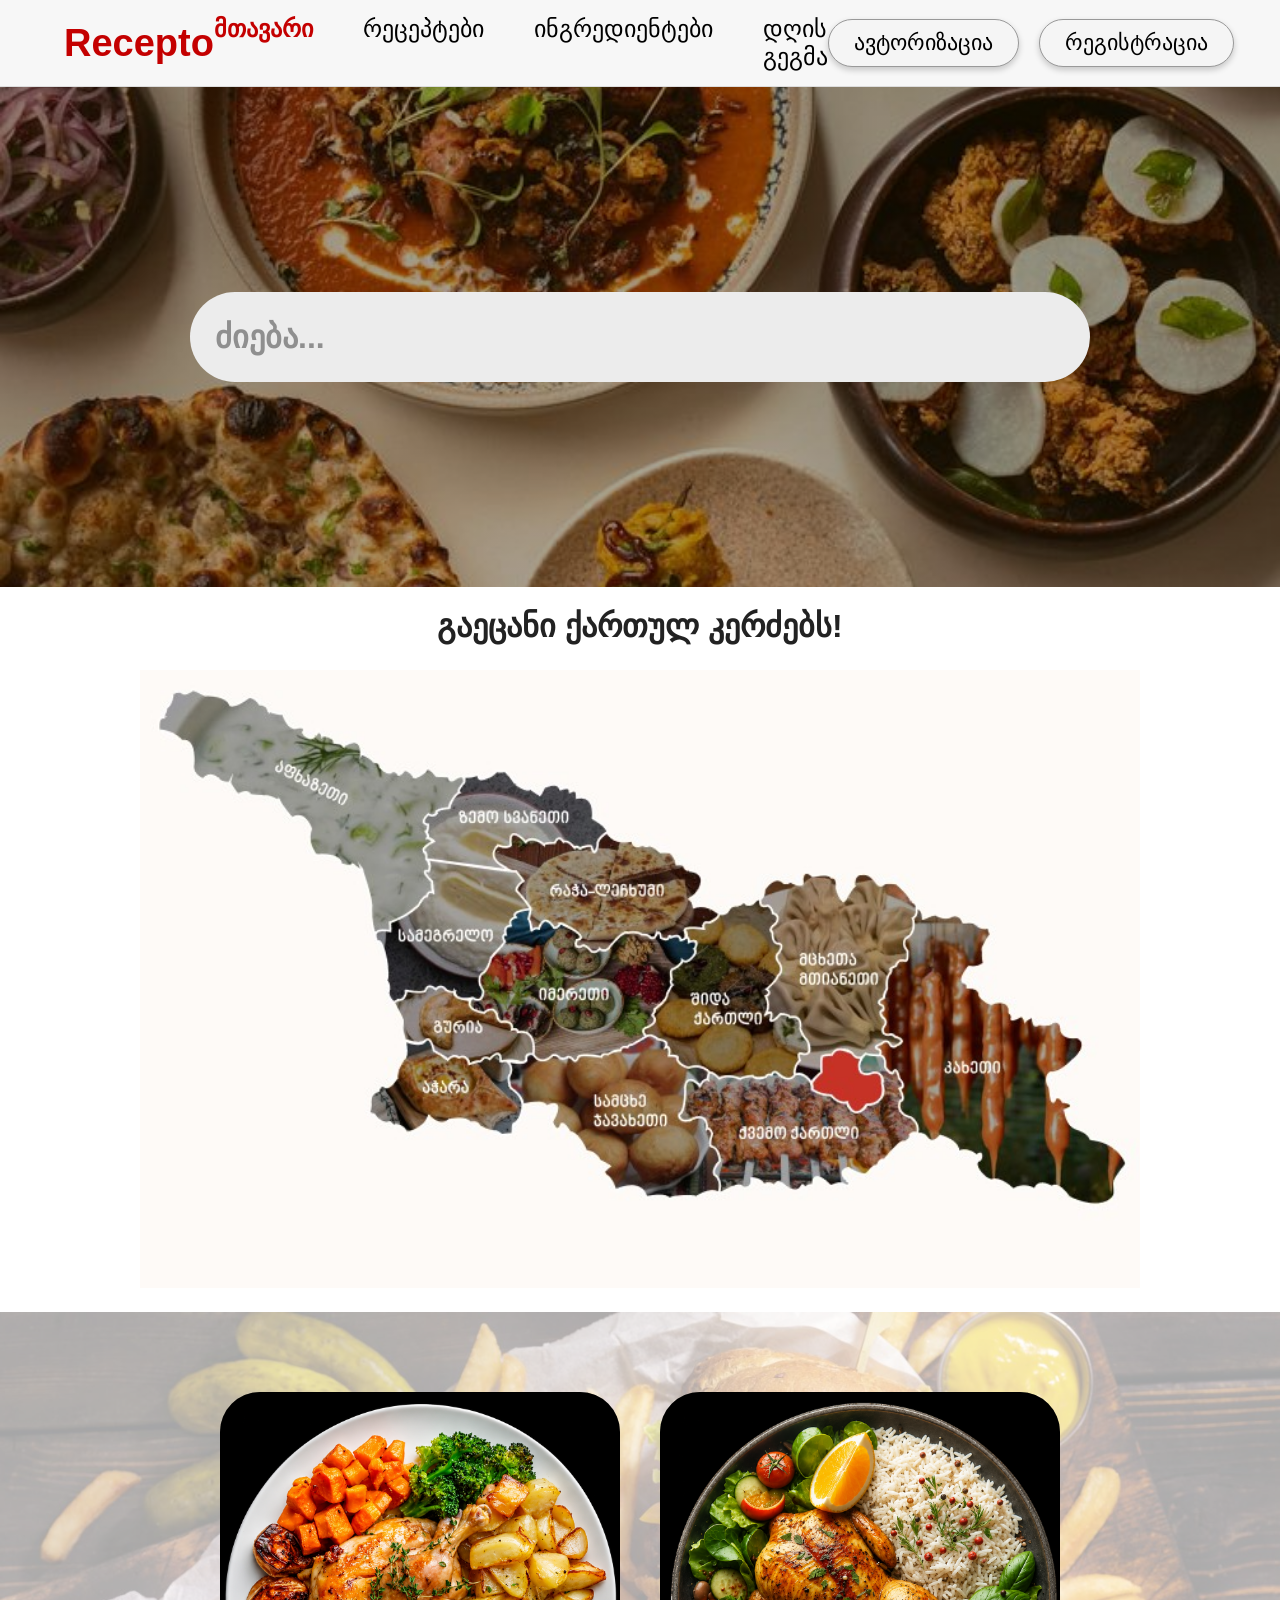
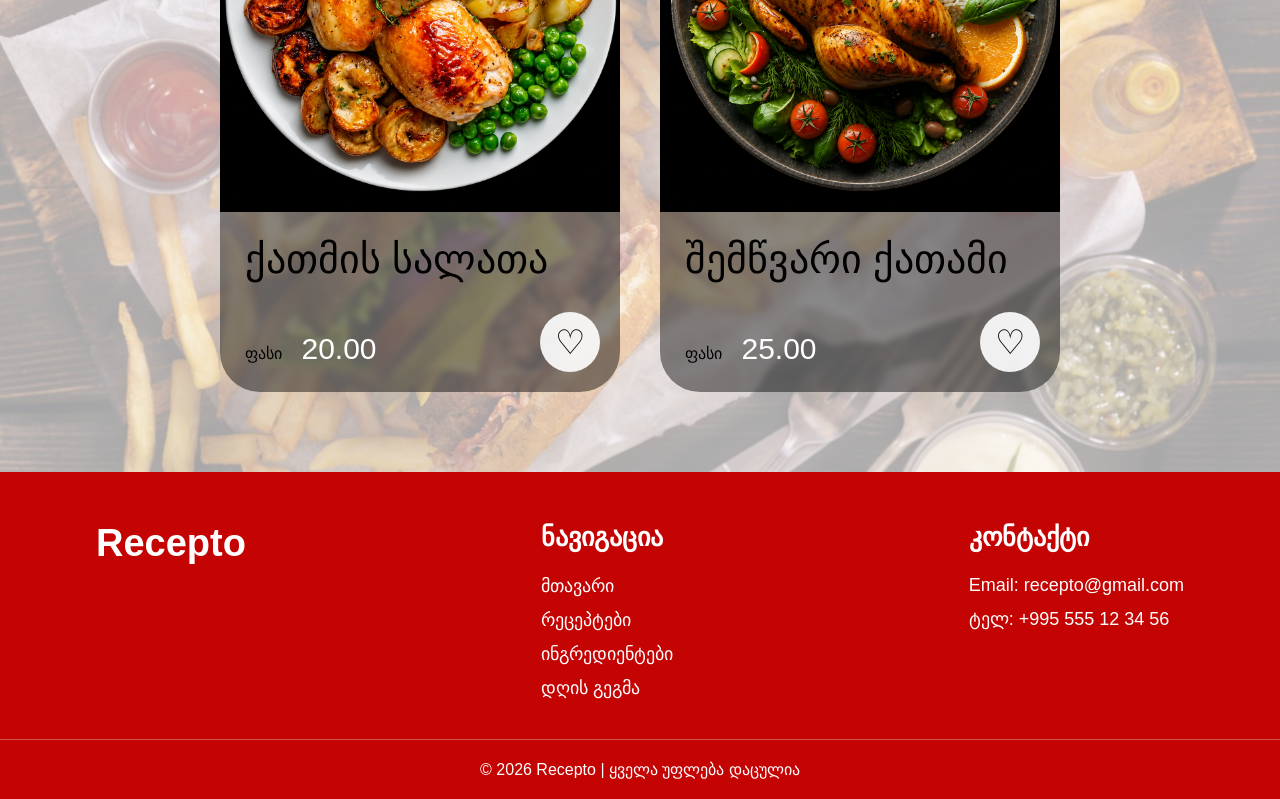
==== commit 04cc32cc: "add password recovery page layout - created forgot password page UI - added responsive white contain" ====
--- a/frontend/index.html
+++ b/frontend/index.html
@@ -22,7 +22,7 @@
     </div>
 </header>
 
-<section class="hero">
+<section class="hero"> 
     <div class="search-box">
         <input
             type="text"
@@ -33,7 +33,17 @@
 
     <div id="searchResults" class="search-results"></div>
 </section>
+   <!-- Regions -->
+    <section class="regions">
 
+        <h1>გაეცანი ქართულ კერძებს!</h1>
+
+        <div class="map-container">
+            <img src="assets/images/Region_map.jpg" alt="Georgia Map">
+        </div>
+
+
+    </section>
 <section class="food-section">
 
     <div class="card">
--- a/frontend/assets/css/style.css
+++ b/frontend/assets/css/style.css
@@ -147,16 +147,21 @@
     align-items: center;
     padding: 40px 0;
 }
+
 .search-box {
     width: min(900px, 90%);
     max-width: 900px;
     min-height: 90px;
     background: #ececec;
     border-radius: 50px;
+
     display: flex;
     align-items: center;
     gap: 18px;
+
     padding: 0 25px;
+
+    position: relative; /* 🔥 FIX: dropdown anchor */
 }
 
 .search-box input {
@@ -164,9 +169,11 @@
     border: none;
     outline: none;
     background: transparent;
+
     font-size: 32px;
     font-weight: bold;
     color: #555;
+
     min-width: 0;
 }
 
@@ -187,14 +194,44 @@
     top: calc(100% + 15px);
     left: 50%;
     transform: translateX(-50%);
+
     width: min(460px, 90%);
     background: white;
+
     border-radius: 20px;
     box-shadow: 0 8px 25px rgba(0, 0, 0, 0.12);
+
     overflow: hidden;
     z-index: 1000;
-}
-
+
+    display: none; /* 🔥 controlled by JS */
+}
+
+.result-item {
+    padding: 18px 30px;
+    font-size: 24px;
+
+    border-bottom: 1px solid #ddd;
+    cursor: pointer;
+
+    box-sizing: border-box; /* 🔥 stability fix */
+}
+
+.result-item:hover,
+.result-item.active {
+    background: #f3f3f3;
+}
+
+.result-item.empty {
+    color: #000000;
+    cursor: default;
+}
+
+mark {
+    background: rgba(253, 253, 13, 0.866);
+}
+
+/* 🔹 RESPONSIVE */
 @media (max-width: 700px) {
     .search-box {
         min-height: 75px;
@@ -213,16 +250,35 @@
         width: min(420px, 95%);
     }
 }
-.result-item {
-    padding: 18px 30px;
-    font-size: 24px;
-    border-bottom: 1px solid #ddd;
-    cursor: pointer;
-}
-
-.result-item:hover {
-    background: #f3f3f3;
-}
+
+/* CONTENT */
+
+.regions{
+    text-align:center;
+    padding:20px;
+}
+
+.regions h1{
+    font-size:32px;
+    font-weight:700;
+    margin-bottom:25px;
+    color:#222;
+}
+
+.map-container img{
+    width:100%;
+    max-width:1000px;
+}
+
+.regions h2{
+    margin-top:25px;
+    margin-bottom:25px;
+    font-size:26px;
+    font-weight:700;
+    color:#222;
+}
+
+
 
 .food-section{
     width: 100%;
